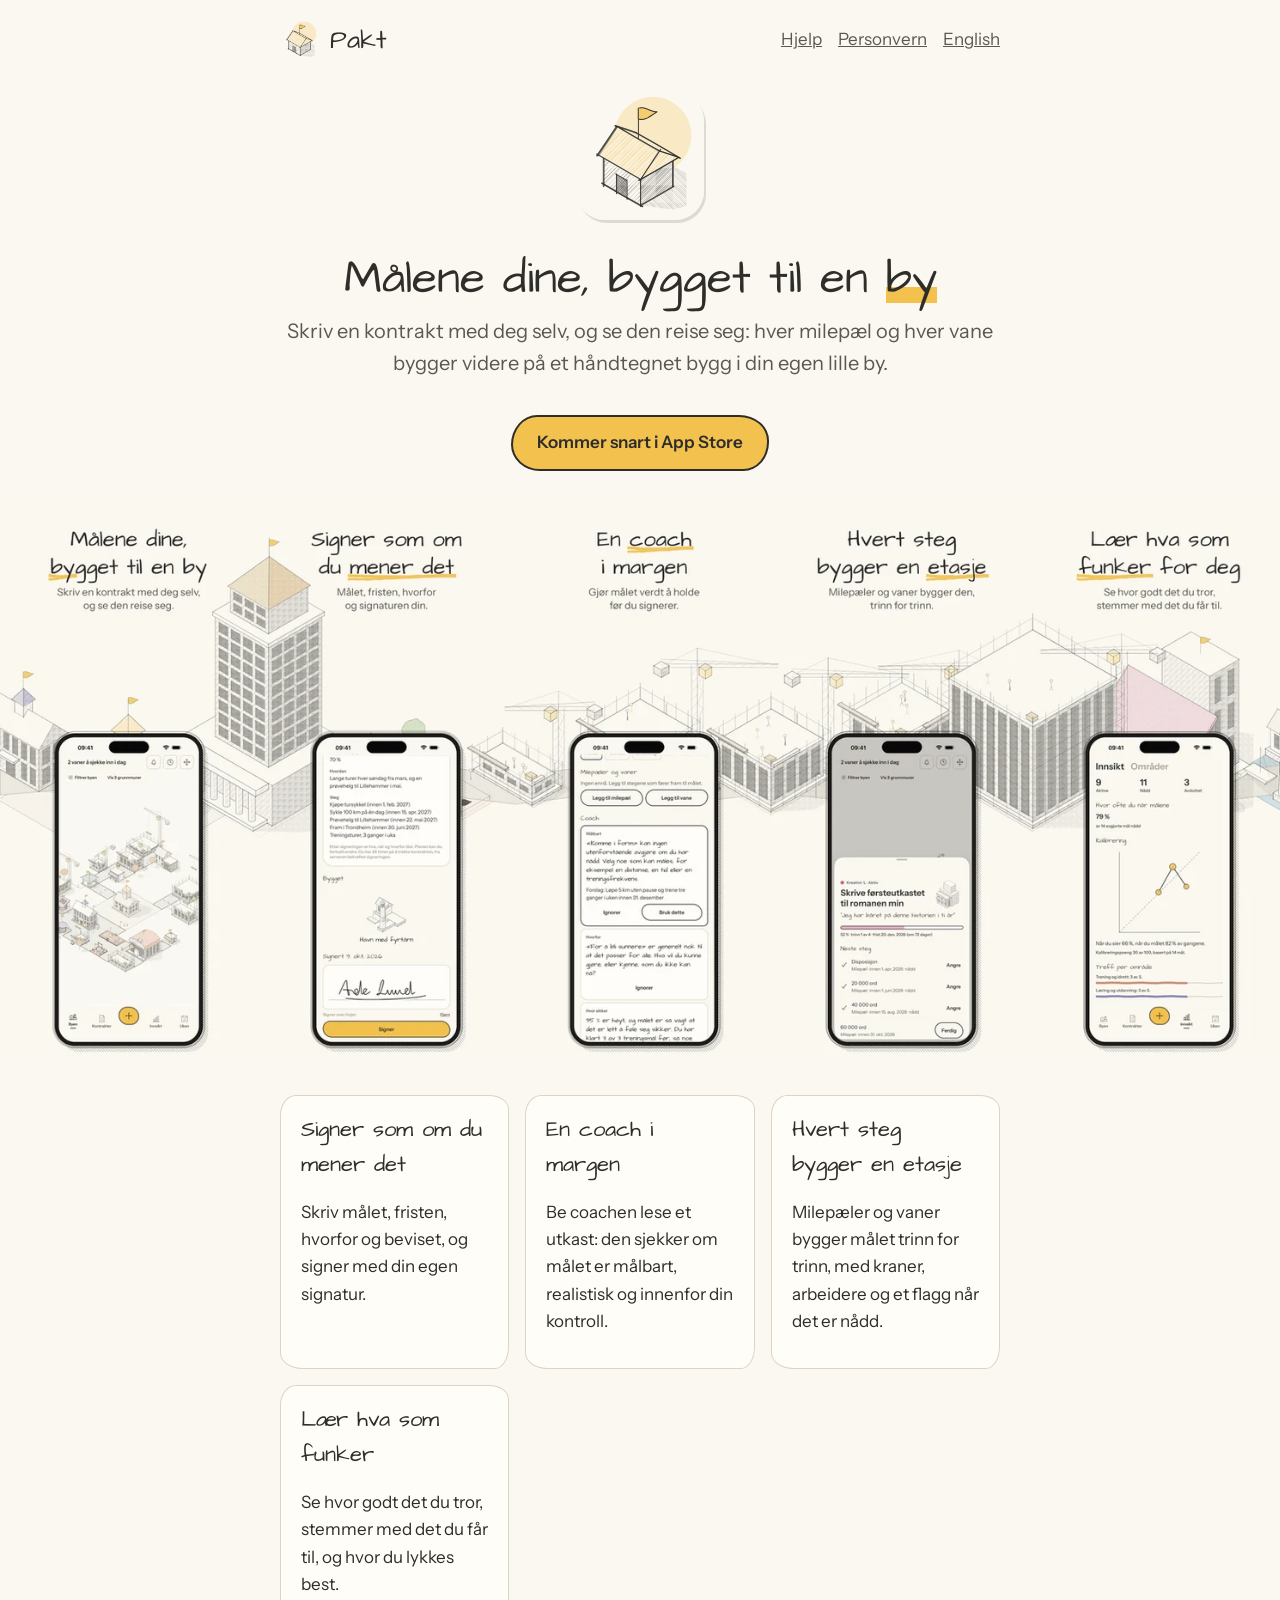
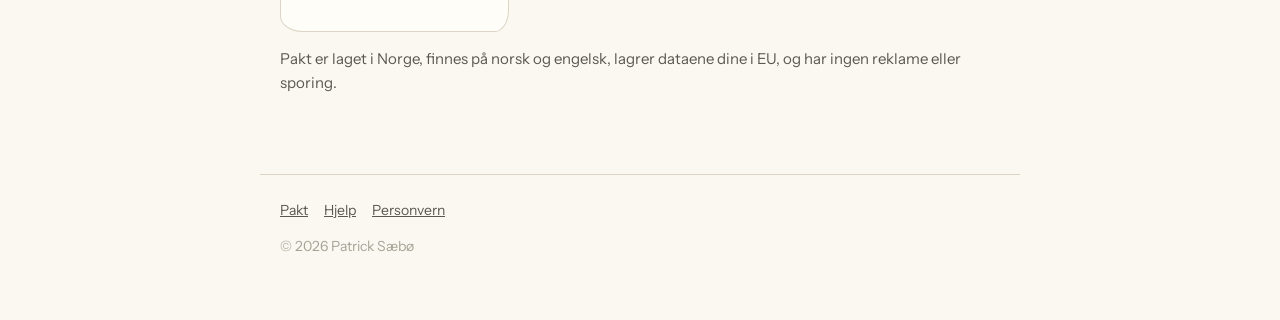
==== nb/index.html @ 184edebd "Pakt website: landing page, support and privacy policy" ====
<!doctype html>
<html lang="nb">
<head>
<meta charset="utf-8">
<meta name="viewport" content="width=device-width, initial-scale=1">
<title>Pakt: mål som bygger byen din</title>
<meta name="description" content="Skriv en kontrakt med deg selv, og se hvert mål reise seg som et håndtegnet bygg i din egen lille by.">
<link rel="icon" href="../img/favicon.png">
<link rel="apple-touch-icon" href="../img/apple-touch-icon.png">
<link rel="preconnect" href="https://fonts.googleapis.com"><link rel="preconnect" href="https://fonts.gstatic.com" crossorigin><link href="https://fonts.googleapis.com/css2?family=Instrument+Sans:wght@400;600&display=swap" rel="stylesheet">
<link rel="stylesheet" href="../style.css">
</head>
<body>
<header class="top">
  <a class="brand" href="./"><img src="../img/icon.png" alt="">Pakt</a>
  <nav><a href="support.html">Hjelp</a><a href="privacy.html">Personvern</a><a href="../" lang="en">English</a></nav>
</header>
<main>
<section class="hero">
  <img class="icon" src="../img/icon.png" alt="Pakt-ikonet: et blyanttegnet hus med gult flagg">
  <h1>Målene dine, bygget til en <mark>by</mark></h1>
  <p class="lead">Skriv en kontrakt med deg selv, og se den reise seg: hver milepæl og hver vane bygger videre på et håndtegnet bygg i din egen lille by.</p>
  <span class="badge">Kommer snart i App Store</span>
</section>
<div class="gallery"><img src="../img/gallery-nb.webp" alt="Seks skjermbilder fra App Store, bundet sammen av én blyanttegnet by: byen, signering av en kontrakt, coachen, et byggs framdrift, innsikt og byen en snøfull natt"></div>
<div class="features">
  <div><h3>Signer som om du mener det</h3><p>Skriv målet, fristen, hvorfor og beviset, og signer med din egen signatur.</p></div>
  <div><h3>En coach i margen</h3><p>Be coachen lese et utkast: den sjekker om målet er målbart, realistisk og innenfor din kontroll.</p></div>
  <div><h3>Hvert steg bygger en etasje</h3><p>Milepæler og vaner bygger målet trinn for trinn, med kraner, arbeidere og et flagg når det er nådd.</p></div>
  <div><h3>Lær hva som funker</h3><p>Se hvor godt det du tror, stemmer med det du får til, og hvor du lykkes best.</p></div>
</div>
<p class="note">Pakt er laget i Norge, finnes på norsk og engelsk, lagrer dataene dine i EU, og har ingen reklame eller sporing.</p>
</main>
<footer>
  <a href="./">Pakt</a><a href="support.html">Hjelp</a><a href="privacy.html">Personvern</a>
  <p>© 2026 Patrick Sæbø</p>
</footer>
</body>
</html>
---- style.css ----
@font-face {
  font-family: "Pakt Hand";
  src: url("fonts/ArchitectsDaughter_400Regular.ttf") format("truetype");
  font-display: swap;
}

:root {
  --paper: #fbf8f1;
  --surface: #fffdf8;
  --ink: #2e2d2a;
  --secondary: #5c5850;
  --muted: #a8a397;
  --hairline: #dcd5c6;
  --yellow: #f2c14e;
}

@media (prefers-color-scheme: dark) {
  :root {
    --paper: #22211e;
    --surface: #2b2a26;
    --ink: #ede7da;
    --secondary: #b3ad9f;
    --muted: #857f72;
    --hairline: #45423b;
  }
}

* {
  box-sizing: border-box;
}

body {
  margin: 0;
  background: var(--paper);
  color: var(--ink);
  font: 17px/1.6 "Instrument Sans", -apple-system, BlinkMacSystemFont, sans-serif;
}

main {
  max-width: 760px;
  margin: 0 auto;
  padding: 32px 20px 64px;
}

header.top {
  display: flex;
  align-items: center;
  justify-content: space-between;
  max-width: 760px;
  margin: 0 auto;
  padding: 20px 20px 0;
}

header.top a.brand {
  display: flex;
  align-items: center;
  gap: 10px;
  color: var(--ink);
  text-decoration: none;
  font: 26px "Pakt Hand", cursive;
}

header.top img {
  width: 40px;
  height: 40px;
  border-radius: 9px;
}

nav a,
footer a {
  color: var(--secondary);
  margin-left: 16px;
}

h1,
h2,
.hand {
  font-family: "Pakt Hand", cursive;
  font-weight: 400;
  overflow-wrap: break-word;
  hyphens: auto;
}

h1 {
  font-size: 46px;
  line-height: 1.2;
  margin: 24px 0 8px;
}

h2 {
  font-size: 28px;
  margin: 40px 0 8px;
}

h3 {
  font-size: 18px;
  margin: 28px 0 4px;
}

mark {
  background: linear-gradient(transparent 62%, var(--yellow) 62%, var(--yellow) 88%, transparent 88%);
  color: inherit;
}

p.lead {
  font-size: 20px;
  color: var(--secondary);
  margin-top: 0;
}

.hero {
  text-align: center;
}

.hero img.icon {
  width: 128px;
  height: 128px;
  border-radius: 29px;
  box-shadow: 2px 3px 0 rgba(46, 45, 42, 0.15);
}

.gallery {
  width: 100vw;
  margin-left: calc(50% - 50vw);
  overflow-x: auto;
  padding: 24px 0;
}

.gallery img {
  display: block;
  height: 560px;
  width: auto;
  margin: 0 auto;
}

.badge {
  display: inline-block;
  margin-top: 16px;
  padding: 12px 24px;
  border: 2px solid var(--ink);
  border-radius: 31px 35px 30px 34px / 35px 30px 34px 31px;
  background: var(--yellow);
  color: #2e2d2a;
  font-weight: 600;
  text-decoration: none;
}

.features {
  display: grid;
  grid-template-columns: repeat(auto-fit, minmax(210px, 1fr));
  gap: 16px;
  margin-top: 16px;
}

.features div {
  background: var(--surface);
  border: 1.5px solid var(--hairline);
  border-radius: 16px 20px 14px 22px / 20px 14px 22px 16px;
  padding: 16px 20px;
}

.features h3 {
  margin-top: 0;
  font-family: "Pakt Hand", cursive;
  font-weight: 400;
  font-size: 22px;
}

.note {
  color: var(--secondary);
  font-size: 15px;
}

table {
  border-collapse: collapse;
  width: 100%;
  font-size: 15px;
}

th,
td {
  overflow-wrap: anywhere;
  text-align: left;
  vertical-align: top;
  padding: 8px 10px 8px 0;
  border-bottom: 1px solid var(--hairline);
}

footer {
  max-width: 760px;
  margin: 0 auto;
  padding: 24px 20px 48px;
  border-top: 1px solid var(--hairline);
  color: var(--muted);
  font-size: 14px;
}

footer a {
  margin: 0 16px 0 0;
}

a {
  color: var(--ink);
}

@media (max-width: 600px) {
  h1 {
    font-size: 30px;
  }

  h2 {
    font-size: 24px;
  }

  table {
    font-size: 14px;
  }

  .gallery img {
    height: 420px;
  }
}
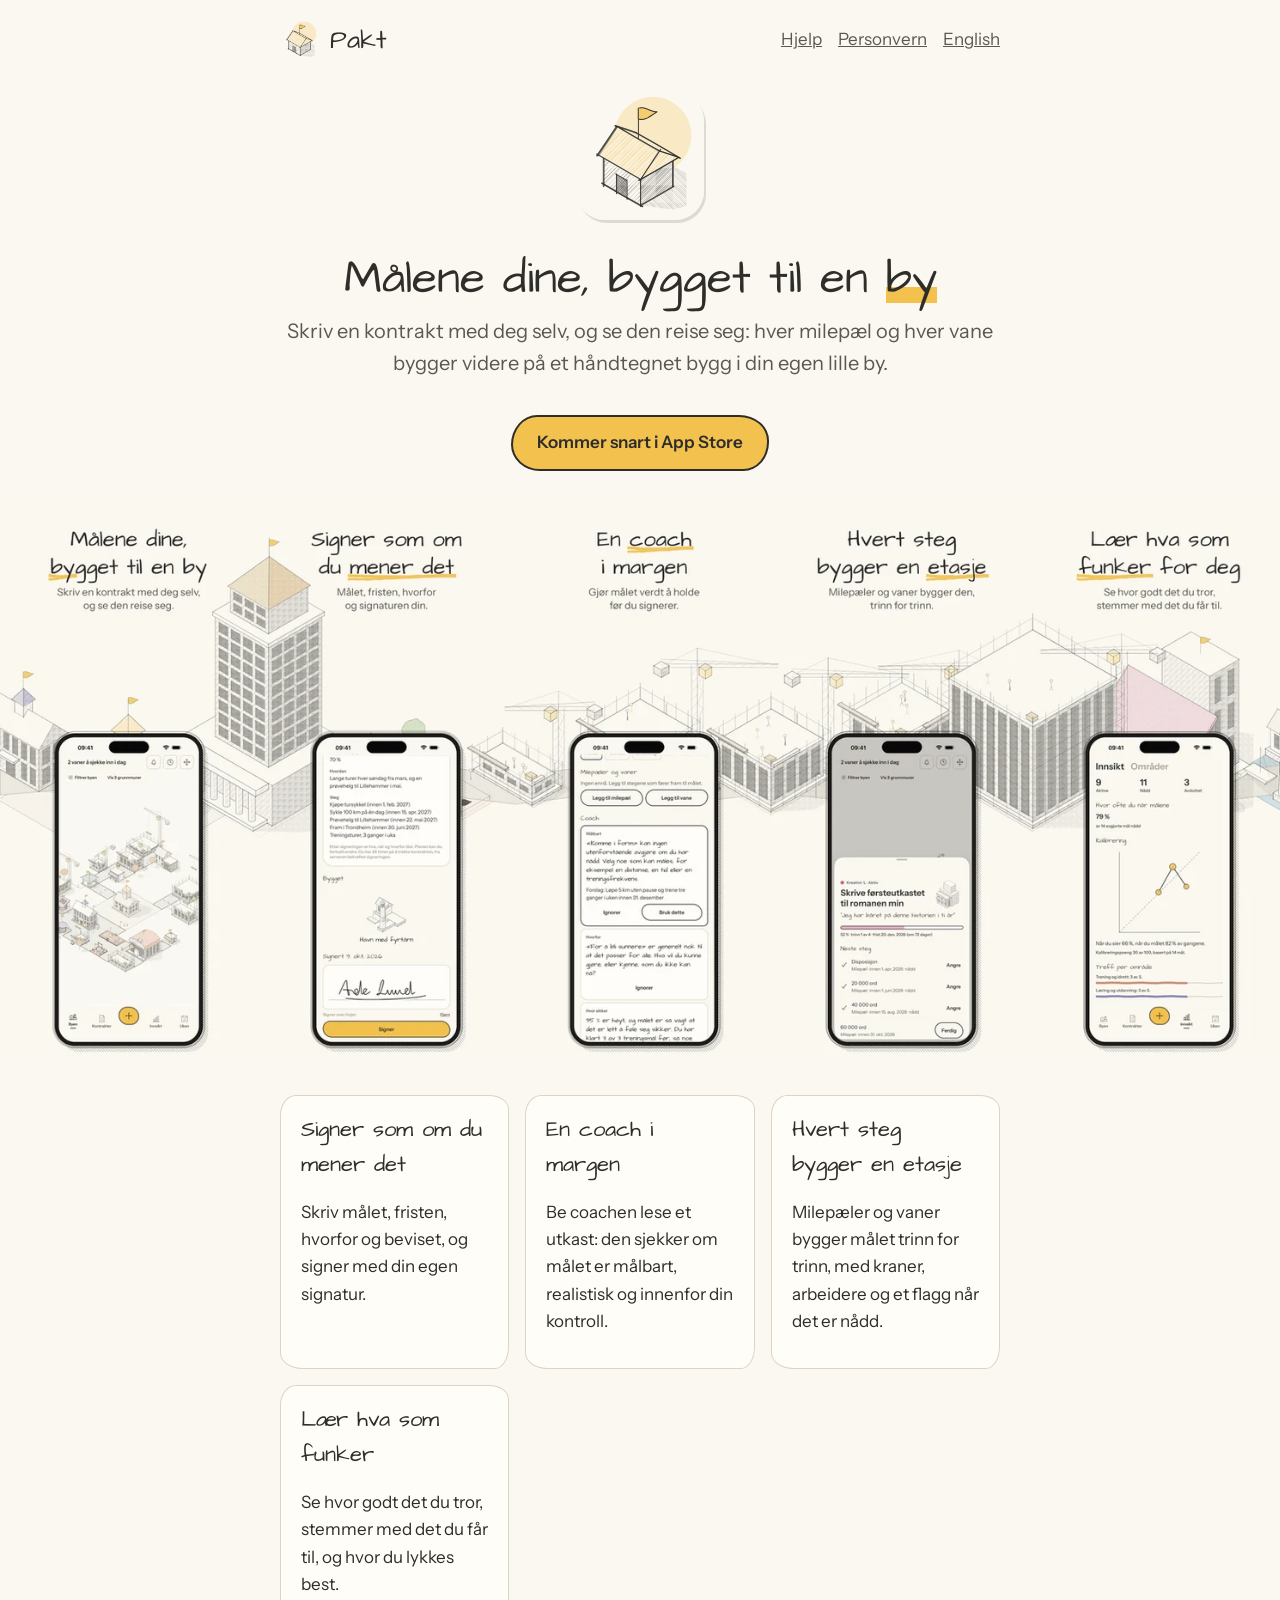
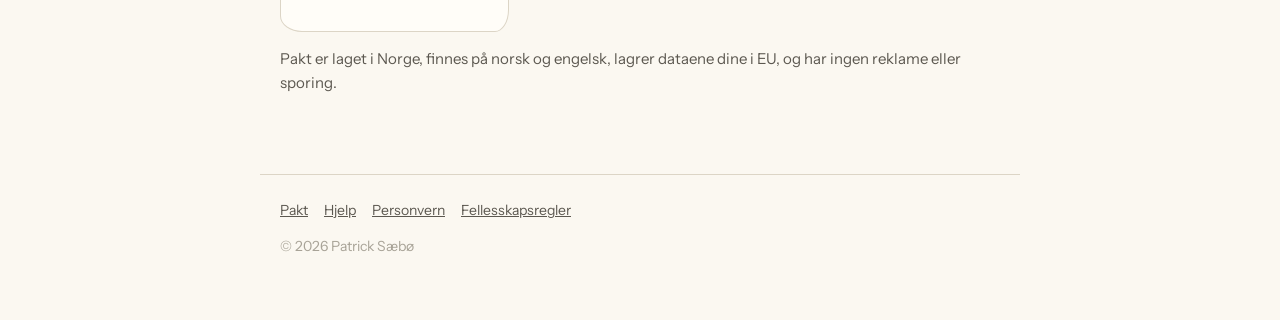
==== commit b243434c: "Invite page, community rules, and friends and shared goals in the privacy policy" ====
--- a/nb/index.html
+++ b/nb/index.html
@@ -32,7 +32,7 @@
 <p class="note">Pakt er laget i Norge, finnes på norsk og engelsk, lagrer dataene dine i EU, og har ingen reklame eller sporing.</p>
 </main>
 <footer>
-  <a href="./">Pakt</a><a href="support.html">Hjelp</a><a href="privacy.html">Personvern</a>
+  <a href="./">Pakt</a><a href="support.html">Hjelp</a><a href="privacy.html">Personvern</a><a href="community.html">Fellesskapsregler</a>
   <p>© 2026 Patrick Sæbø</p>
 </footer>
 </body>
